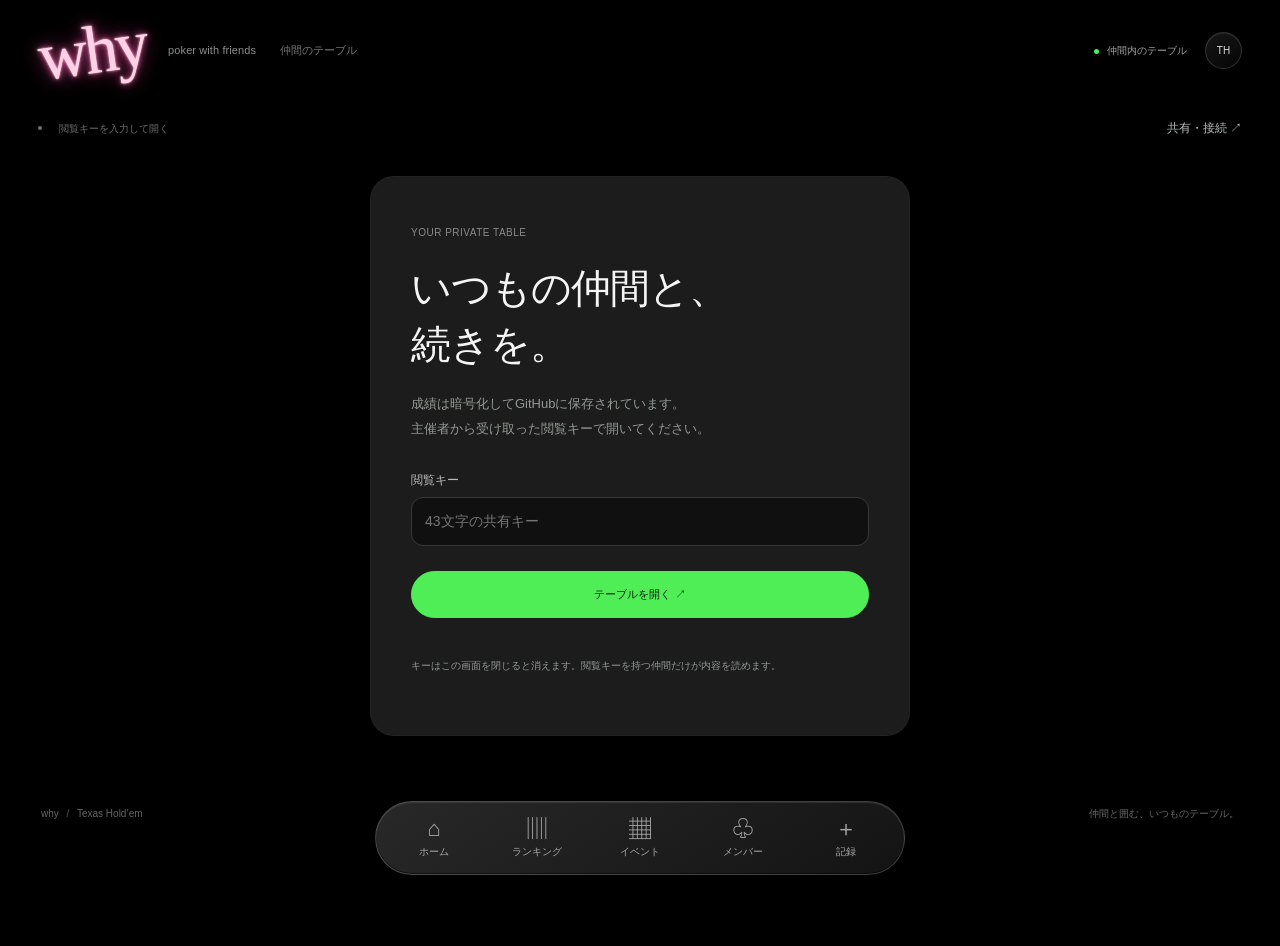
==== index.html @ d0f68900 "Publish encrypted shared poker tracker and interactive daily chart" ====
<!doctype html><html lang="ja"><head><meta charset="utf-8"><meta name="viewport" content="width=device-width,initial-scale=1,viewport-fit=cover"><meta name="referrer" content="no-referrer"><meta http-equiv="Content-Security-Policy" content="default-src 'self'; script-src 'self'; style-src 'self' 'unsafe-inline' https://fonts.googleapis.com; font-src https://fonts.gstatic.com; img-src 'self' data: blob:; connect-src https://api.github.com; object-src 'none'; base-uri 'none'; form-action 'none'"><meta name="theme-color" content="#000000"><title>why — poker circle</title><link rel="stylesheet" href="style.css"></head><body><aside class="sidebar"><a class="brand" href="#overview" aria-label="why ホーム"><span class="why-word">why</span></a><div class="club"><span class="club-icon">TH</span><div>THE HOME TABLE<small>Private poker circle</small></div><span class="live-dot"></span></div><p class="nav-label">YOUR CIRCLE</p><nav><button data-page="overview"><span>⌂</span><b>ホーム</b></button><button data-page="ranking"><span>▥</span><b>ランキング</b></button><button data-page="events"><span>▦</span><b>イベント</b></button><button data-page="members"><span>♧</span><b>メンバー</b></button><button data-page="admin"><span>＋</span><b>記録</b></button></nav><div class="sidebar-bottom"><div class="season-mini"><span class="live-dot"></span> SEASON IN PROGRESS<p id="miniSeason"></p></div><button class="admin-link" data-page="manage">⚙ <span>メンバー登録・編集</span> ↗</button><div class="sidebar-note">Good friends. Great hands.</div></div></aside><div class="app"><header><a class="mobile-brand" href="#overview" aria-label="why ホーム"><span class="why-word">why</span><span class="brand-caption">poker with friends</span></a><div class="breadcrumb"><b id="crumb"></b></div><div class="header-right"><span class="private-badge"><i class="live-dot"></i> 仲間内のテーブル</span><button class="avatar host-button" data-page="settings" aria-label="共有・接続設定">TH</button></div></header><main><div class="demo-note"><i class="live-dot"></i><span id="syncStatus">共有データは暗号化してGitHubに保存</span><button id="syncSettings" class="text-btn">共有・接続 ↗</button></div><div id="view"></div><footer><span>why <span class="muted">/</span> Texas Hold’em</span><span>仲間と囲む、いつものテーブル。</span></footer></main></div><dialog id="detail"><button class="close" aria-label="閉じる">×</button><div id="detailBody"></div></dialog><div id="toast" role="status" aria-live="polite"></div><script src="config.js"></script><script src="vault.js"></script><script src="connection.js"></script><script src="app.js"></script></body></html>
---- style.css ----
@import url('https://fonts.googleapis.com/css2?family=Allura&family=IBM+Plex+Sans:wght@400;500;600;700&family=IBM+Plex+Sans+JP:wght@400;500;600;700&display=swap');
:root{color-scheme:dark;--bg:#000000;--surface:#1C1C1C;--surface2:#232323;--line:#303030;--ink:#f5f5f5;--muted:#939393;--green:#4FEE57;--soft:#b6b6b6;--mint:#30E6A9;--pink:#FF5BAB;--mono:'IBM Plex Sans','IBM Plex Sans JP',sans-serif}*{box-sizing:border-box}html{scroll-behavior:smooth}body{margin:0;background:var(--bg);color:var(--ink);font-family:'IBM Plex Sans','IBM Plex Sans JP',sans-serif;font-size:13px;line-height:1.5;-webkit-font-smoothing:antialiased}button,input,select{font:inherit}button{cursor:pointer;color:inherit;touch-action:manipulation}button:disabled{cursor:default;opacity:.35}button,a{-webkit-tap-highlight-color:transparent}a{color:inherit;text-decoration:none}button{transition:background .2s,border-color .2s}button:focus-visible,a:focus-visible,summary:focus-visible{outline:2px solid var(--green);outline-offset:4px}.sidebar{position:fixed;inset:0 auto 0 0;width:228px;padding:30px 18px;display:flex;flex-direction:column;border-right:1px solid var(--line);background:#080808;z-index:5}.brand{font-size:29px;font-weight:800;letter-spacing:-1.6px;display:flex;align-items:center;gap:9px;padding:0 15px}.brand>span:first-child{font-size:37px}.brand .brand-dot{color:var(--green);margin-left:-9px}.club{display:flex;align-items:center;gap:10px;padding:31px 10px 30px;font-size:9px;font-weight:600;letter-spacing:.6px}.club small{display:block;color:var(--muted);font-size:9px;margin-top:5px;font-weight:400;letter-spacing:0}.club-icon{display:grid;place-items:center;width:34px;height:36px;background:#232323;border:1px solid #344330;border-radius:9px;color:#bbd7ac;font-size:10px}.club>.live-dot{margin-left:auto}.live-dot{display:inline-block;width:5px;height:5px;border-radius:50%;background:var(--green);margin-right:5px;box-shadow:0 0 8px #4FEE5730}.nav-label{color:#647269;font-size:8px;letter-spacing:1.8px;padding-left:16px;margin-bottom:18px}nav{display:grid;gap:7px}nav button{border:1px solid transparent;background:none;display:flex;align-items:center;gap:15px;border-radius:7px;padding:13px 16px;text-align:left;color:#839187;font-size:12px}nav b{font-weight:500}nav button>span{font-size:22px;line-height:1;width:22px;text-align:center}nav button:hover{background:#232323}nav button.active{background:#303030;color:#ffffff;border-color:#35452f}.sidebar-bottom{margin-top:auto}.season-mini{padding:23px 14px;border-top:1px solid var(--line);font-size:8px;letter-spacing:1px;color:#829278}.season-mini p{color:#d4d4d4;letter-spacing:0;font-size:12px;margin:9px 0 0}.admin-link{display:flex;gap:10px;align-items:center;width:100%;padding:20px 9px;border:0;border-top:1px solid var(--line);background:none;color:#83917e;font-size:11px}.admin-link span{flex:1;text-align:left}.sidebar-note{padding:10px 14px;color:#4f5c51;font-size:9px}.app{margin-left:228px}header{height:76px;display:flex;align-items:center;justify-content:space-between;border-bottom:1px solid var(--line);padding:0 42px;background:#080808}.breadcrumb{font-size:10px;color:#6d7c71}.breadcrumb span{color:#37483a;margin:0 16px}.breadcrumb b{font-weight:400;color:#acb5a8}.header-right{display:flex;align-items:center;gap:23px}.private-badge{font-size:8px;letter-spacing:1px;color:#95a58a}.avatar{display:grid;place-items:center;border:1px solid #3d5134;width:32px;height:32px;border-radius:50%;background:#303030;color:#b4d69d;font-size:9px}.mobile-brand{display:none}main{max-width:1420px;margin:auto;padding:25px 42px}.demo-note{display:flex;align-items:center;gap:9px;color:#929292;font-size:9px;margin-bottom:30px}.demo-note>span{border:1px solid #32422d;background:#191919;color:#89aa73;font-size:7px;letter-spacing:1px;border-radius:3px;padding:3px 5px}.page-heading{display:flex;justify-content:space-between;align-items:center;gap:18px;margin-bottom:27px}.eyebrow{font-family:var(--mono);font-size:8px;letter-spacing:1.9px;color:#a1a1a1;margin:0 0 9px;display:block}h1{font-size:29px;font-weight:500;letter-spacing:-1.4px;margin:0 0 8px}h2,h3,p{margin:0}.sub{font-size:10px;color:#9d9d9d;line-height:1.9}.heading-controls{display:flex;align-items:center;gap:10px}.heading-controls select{min-width:143px}.primary,.secondary,select{border:1px solid #444444;border-radius:6px;padding:12px 15px;line-height:1.5;font-size:10px;background:#232323;color:#dedede}.primary{background:#4FEE57;border-color:#4FEE57;color:#1b2e13;font-weight:600;white-space:nowrap}.primary:hover{background:#82f388;border-color:#82f388}.secondary{background:#232323;color:#dedede}.secondary:hover{border-color:#7c9866}.text-btn{background:none;border:0;color:#b4b4b4;font-size:10px;padding:6px 0;white-space:nowrap}.text-btn:hover{color:#d0f4b1}.hero{position:relative;border:1px solid #3a4a32;border-radius:12px;background:radial-gradient(ellipse at 88% 0%,#3c512b25,transparent 60%),#1c251b;padding:25px 29px 0;overflow:hidden}.hero-top{display:flex;align-items:center;justify-content:space-between}.hero-label{font-family:var(--mono);font-size:9px;letter-spacing:1.6px;color:#97b385}.badge{display:inline-block;font-size:8px;background:#242f20;border:1px solid #3a4b2f;color:#b5ca9e;border-radius:4px;padding:4px 7px;white-space:nowrap;letter-spacing:.3px}.hero-grid{display:grid;grid-template-columns:1fr 1fr;gap:35px;align-items:end;padding:23px 0 25px}.leader-name{display:flex;gap:11px;align-items:center;font-size:13px}.leader-name>span small{display:block;color:#849b74;letter-spacing:.6px;font-size:7px;margin-top:3px}.crown{margin-left:8px;color:#c2e291;font-size:20px}.circle{--member-color:#91e5b0;width:34px;height:34px;flex-shrink:0;display:inline-grid;place-items:center;border-radius:50%;background:color-mix(in srgb,var(--member-color) 10%,#1c1c1c);border:1px solid color-mix(in srgb,var(--member-color) 25%,#1c1c1c);color:var(--member-color);font-size:17px;overflow:hidden}.circle img{width:100%;height:100%;object-fit:cover}.circle.large{width:48px;height:48px;font-size:24px}.circle.huge{width:80px;height:80px;font-size:38px}.hero-number{font-size:64px;letter-spacing:-3.5px;font-weight:500;line-height:1.2;margin:17px 0 9px;font-variant-numeric:tabular-nums}.hero-number small{font-family:var(--mono);font-size:10px;letter-spacing:1.4px;color:#81996f;margin-left:12px;font-weight:400}.hero-delta{font-size:11px}.hero-delta>span:first-child{background:#2d3d23;border:1px solid #415634;border-radius:4px;padding:4px 7px}.hero-delta>span:last-child{color:#829577;font-size:9px;margin-left:8px}.positive{color:#4FEE57}.negative{color:#ff8d7e}.hero-graph{padding-bottom:4px}.hero-spark{width:100%;height:103px;overflow:visible;filter:drop-shadow(0 3px 8px #91ed5820)}.hero-chart-label{display:flex;justify-content:space-between;color:#697f5c;font-family:var(--mono);font-size:7px;letter-spacing:1px;margin-top:5px}.hero-bottom{display:flex;align-items:center;justify-content:space-between;border-top:1px solid #34422d;padding:10px 0;color:#8ca17c;font-family:var(--mono);font-size:7px;letter-spacing:.6px}.hero-bottom .text-btn{font-family:'IBM Plex Sans','IBM Plex Sans JP',sans-serif;font-size:9px}.metrics{display:grid;grid-template-columns:repeat(3,1fr);margin:17px 0 25px;gap:14px}.metric{border:1px solid var(--line);border-radius:8px;background:var(--surface);padding:18px 22px}.metric-label{color:#acacac;font-size:9px}.metric>div{font-size:28px;letter-spacing:-1px;margin:10px 0 4px;line-height:1.4;font-weight:500}.metric>div small{font-size:10px;color:#788773;margin-left:5px}.metric-foot{font-family:var(--mono);font-size:7px;letter-spacing:1.4px;color:#52654f}.grid-main{display:grid;grid-template-columns:1.2fr 1fr;gap:20px}.panel{background:var(--surface);border:1px solid var(--line);border-radius:9px;overflow:hidden}.panel-head{display:flex;justify-content:space-between;align-items:center;gap:12px;padding:23px 23px 19px}.panel-head h2{font-size:13px;font-weight:500}.panel-head .eyebrow{font-size:7px;margin-bottom:5px}.panel-caption{border-top:1px solid #292929;background:#191919;color:#66785d;font-size:8px;padding:12px 23px}.rank-row{width:100%;display:flex;gap:13px;align-items:center;border:0;border-top:1px solid #2a2a2a;background:transparent;padding:15px 23px;text-align:left}.rank-row:hover{background:#242424}.rank{font-family:var(--mono);font-size:10px;color:#66775c;width:20px;flex-shrink:0}.rank.first{color:#4FEE57}.person{display:flex;gap:11px;align-items:center;min-width:0}.person>div{min-width:0}.person strong{display:block;font-size:11px;font-weight:500;overflow:hidden;text-overflow:ellipsis;white-space:nowrap}.person small{display:block;font-family:var(--mono);font-size:7px;color:#9a9a9a;letter-spacing:.4px;margin-top:4px}.rank-balance{margin-left:auto;text-align:right;white-space:nowrap}.rank-balance>strong{font-size:14px;font-weight:500;letter-spacing:-.3px}.rank-balance>small{font-family:var(--mono);display:block;font-size:8px;margin-top:4px}.delta-label{font-family:'IBM Plex Sans','IBM Plex Sans JP',sans-serif;color:#617358;font-size:7px;margin-left:3px}.row-arrow{font-size:12px;color:#4d6244;margin-left:2px}.trend{padding:0 20px 20px}.chart{width:100%;height:190px;display:block;color:#303b2d}.chart text{font-family:var(--mono);font-size:8px;fill:#6e8062}.legend{display:flex;gap:14px;justify-content:center;flex-wrap:wrap;font-size:8px;color:#8c9d7e;margin-top:8px}.legend i{display:inline-block;width:5px;height:5px;border-radius:50%;margin-right:5px}.bar-section{border-top:1px solid #303030;padding:17px 23px 19px}.bar-label{display:flex;justify-content:space-between;font-size:8px;color:#aaaaaa}.bar-label>span{font-family:var(--mono);font-size:7px;letter-spacing:1px;color:#506343}.stack-bars{display:flex;gap:12px;height:94px;margin-top:15px}.stack-bars button{flex:1;min-width:0;display:flex;flex-direction:column;align-items:center;border:0;background:none;padding:0}.bar-track{height:72px;width:100%;display:flex;align-items:flex-end;border-bottom:1px solid #34402d}.bar-track i{display:block;width:100%;background:repeating-linear-gradient(to top,transparent 0 2px,var(--bar-color) 2px 5px);opacity:.8;filter:drop-shadow(0 0 4px color-mix(in srgb,var(--bar-color) 25%,transparent));border-radius:2px 2px 0 0}.stack-bars small{font-family:var(--mono);font-size:7px;margin-top:7px;color:#929292}.latest{margin-top:21px}.event-line{display:flex;align-items:center;gap:15px;padding:17px 23px;text-align:left;border:0;border-top:1px solid #292929;background:none;width:100%}.event-line:hover{background:#222222}.date-box{background:#2a2a2a;border:1px solid #444444;border-radius:6px;padding:6px 11px;min-width:43px;text-align:center}.date-box small{display:block;font-size:7px;color:#7e966b}.date-box strong{display:block;font-size:20px;line-height:1.2;font-weight:500}.event-info{flex:1;min-width:0}.event-info strong{font-size:11px;font-weight:500}.event-info small{display:block;font-family:var(--mono);font-size:8px;color:#909090;margin-top:5px}.event-arrow{font-size:15px;color:#8ca478}.muted{color:#485c3d;margin:0 5px}.season-summary{display:flex;justify-content:space-between;gap:12px;font-size:9px;color:#9d9d9d;background:#1c1c1c;border:1px solid #2d3e25;border-radius:7px;padding:13px 18px;margin-bottom:20px}.event-cards{display:grid;grid-template-columns:1fr 1fr;gap:18px}.event-card{padding:24px}.event-card-top{display:flex;justify-content:space-between;align-items:center}.event-card h3{font-size:16px;letter-spacing:-.5px;margin:18px 0 8px;font-weight:500}.event-card p{font-size:10px;color:#9a9a9a}.event-preview{display:flex;gap:15px;align-items:center;border-top:1px solid #303030;padding-top:15px;margin-top:20px;font-size:9px;color:#839875;flex-wrap:wrap}.event-preview .text-btn{margin-left:auto}.members-grid{display:grid;grid-template-columns:repeat(3,1fr);gap:16px}.member-card{padding:23px;text-align:left}.member-card:hover{border-color:#577844;background:#242424}.member-card-top{display:flex;justify-content:space-between;align-items:center}.member-card h3{font-size:15px;font-weight:500;margin:18px 0 6px;overflow:hidden;text-overflow:ellipsis}.member-card p{font-family:var(--mono);font-size:8px;color:#909090}.balance{font-size:30px;letter-spacing:-1px;font-weight:500;margin:19px 0}.balance small{font-family:var(--mono);font-size:8px;letter-spacing:.8px;color:#69805c;margin-left:5px;font-weight:400}.member-card-bottom{display:flex;align-items:center;justify-content:space-between;font-size:10px;border-top:1px solid #303030;padding-top:13px}.member-card-bottom>span:last-child{color:#7d956c;font-size:8px}.manage-intro{display:flex;align-items:center;gap:12px;font-size:9px;color:#a1a1a1;margin-bottom:20px}.manage-row{display:flex;align-items:center;justify-content:space-between;gap:15px;padding:20px 23px;border-bottom:1px solid #303030}.manage-row:last-child{border-bottom:0}.manage-row .person strong{font-size:12px}.manage-row .secondary{font-size:9px;padding:9px 12px}.fine-print{font-size:9px;line-height:1.9;color:#a1a1a1;margin:12px 0}.admin-layout{display:grid;grid-template-columns:1fr 270px;gap:22px;align-items:start}.form-section{padding:24px}.form-section h2{font-size:14px;font-weight:500;margin-bottom:9px}.form-section>p{font-size:10px;color:#a0a0a0}.form-row{display:grid;grid-template-columns:1fr 1fr;gap:16px;margin-top:23px}label{display:block;font-size:10px;color:#b4b4b4}input,select{outline:none}input:not([type=checkbox]):not([type=file]){color:#d2dec9;background:#111111;border:1px solid #3b3b3b;border-radius:6px;font:inherit;padding:12px;width:100%;margin-top:8px;min-width:0}input:focus{border-color:#4FEE57!important;box-shadow:0 0 0 2px #4FEE5710}input[type=number]{appearance:textfield;-moz-appearance:textfield}input::-webkit-inner-spin-button,input::-webkit-outer-spin-button{appearance:none;margin:0}.input-section-heading{display:flex;align-items:center;justify-content:space-between;gap:12px;margin:27px 0 12px}.input-section-heading h2{font-size:13px;font-weight:500}.input-section-heading>span{font-family:var(--mono);color:#939393;font-size:7px;letter-spacing:.2px}.player-inputs{display:grid;gap:11px}.player-input summary{list-style:none;display:flex;align-items:center;gap:12px;padding:19px 21px;cursor:pointer}.player-input summary::-webkit-details-marker,.result-detail summary::-webkit-details-marker{display:none}.input-current{margin-left:auto;font-family:var(--mono);font-size:12px;color:#dedede;white-space:nowrap}.expand-icon{color:#799b60;font-size:17px}.player-input[open] .expand-icon{transform:rotate(45deg)}.player-input[open]{border-color:#626262}.player-input-body{border-top:1px solid #333333;padding:18px 21px 21px}.include-control{display:flex;align-items:center;justify-content:space-between;margin-bottom:23px}.include-control>label:first-child{font-size:10px}.switch{display:flex;position:relative;width:36px;height:21px}.switch input{position:absolute;opacity:0;width:36px;height:21px;z-index:2;cursor:pointer;margin:0}.switch>span{width:100%;height:100%;border:1px solid #444444;border-radius:20px;background:#293225;transition:.2s}.switch>span::after{content:'';display:block;width:13px;height:13px;background:#7c916d;border-radius:50%;margin:3px;transition:.2s}.switch input:checked+span{background:#87c164;border-color:#87c164}.switch input:checked+span::after{transform:translateX(14px);background:#131313}.switch input:focus-visible+span{outline:2px solid #d7f0c7;outline-offset:3px}.chip-input-label{display:flex;justify-content:space-between;font-size:10px;color:#b8b8b8;margin-bottom:17px}.chip-input-label>span{font-size:8px;color:#939393}.chip-input-grid{display:grid;grid-template-columns:repeat(4,minmax(0,1fr));gap:14px 10px}.chip-input{display:flex;flex-direction:column;align-items:center;background:#171717;border:1px solid #303030;border-radius:7px;padding:14px 6px 8px;min-width:0}.poker-chip{--chip-color:#b9bdb6;width:42px;height:42px;display:inline-flex;align-items:center;justify-content:center;flex-shrink:0;border:3px dashed var(--chip-color);outline:1px solid color-mix(in srgb,var(--chip-color) 40%,transparent);outline-offset:2px;border-radius:50%;font-family:var(--mono);font-size:9px;letter-spacing:-.5px;background:radial-gradient(circle,color-mix(in srgb,var(--chip-color) 10%,#141813) 0 56%,transparent 57%);color:var(--chip-color);font-weight:600}.chip-1{--chip-color:#d2d6cc}.chip-5{--chip-color:#e99991}.chip-10{--chip-color:#9cb9f4}.chip-25{--chip-color:#a0d59f}.chip-100{--chip-color:#b6b0cb}.chip-500{--chip-color:#c39ce9}.chip-1000{--chip-color:#e8c078}.chip-input-denom{font-size:7px;color:#939393;margin:11px 0 7px}.chip-stepper{display:flex;align-items:center;width:100%;border-top:1px solid #303030;padding-top:5px}.chip-stepper button{flex-shrink:0;padding:0;border:0;background:none;width:22px;height:33px;color:#c6c6c6;font-size:14px;display:grid;place-items:center}.chip-stepper input[type=number]{width:100%;margin:0;background:none;border:0;padding:6px 0;text-align:center;font-family:var(--mono);font-size:13px;border-radius:2px}.bonus-row{display:flex;align-items:flex-end;justify-content:space-between;gap:20px;border-top:1px solid #303030;margin-top:22px;padding-top:19px}.bonus-row label{font-size:9px;max-width:160px}.bonus-row label input{font-family:var(--mono)!important;font-size:13px!important}.bonus-row>div{text-align:right}.bonus-row>div span{font-size:9px;color:#758b64}.bonus-row>div strong{display:block;font-size:23px;letter-spacing:-.6px;font-weight:500;margin-top:4px}.carry-total{display:flex;justify-content:space-between;align-items:center;gap:12px;border-top:1px solid #3a3a3a;padding-top:17px;margin-top:19px}.carry-total>span{font-size:10px;color:#cacaca}.carry-total>span small{display:block;font-size:7px;color:#647f53;margin-top:4px}.carry-total>strong{font-size:24px;font-weight:500;letter-spacing:-.6px;color:#4FEE57}.carry-total>strong small{font-family:var(--mono);font-size:7px;letter-spacing:.6px;color:#789c61}.excluded summary .person{opacity:.5}.excluded .player-input-body .chip-input-grid,.excluded .bonus-row,.excluded .carry-total{opacity:.35}.excluded .input-current{font-family:'IBM Plex Sans','IBM Plex Sans JP',sans-serif;color:#586d4a;font-size:9px}.save-bar{margin-top:20px;display:flex;gap:12px;align-items:center;justify-content:space-between;padding:20px 0}.save-bar>div span{font-size:9px;color:#b4b4b4}.save-bar small{display:block;font-size:7px;color:#909090;margin-top:5px}.save-bar .primary{padding:14px 23px}.help-card{padding:22px;margin-bottom:18px}.help-card h3{font-size:13px;font-weight:500;margin:14px 0}.help-card p{font-size:9px;color:#a0a0a0;line-height:2}.formula{background:#111111;border:1px solid #303030;border-radius:6px;font-family:var(--mono);font-size:10px;line-height:2.3;color:#829d6d;padding:15px 12px;margin:17px 0}.formula b{float:right;font-weight:500;font-size:9px;color:#b1d295}.formula hr{border:0;border-top:1px solid #303030;margin:9px 0}.help-card button{display:block;width:100%;margin-top:10px}.wide{display:block;width:100%;margin-top:25px;padding:14px!important}.empty{padding:35px 20px;text-align:center;color:#a0a0a0;font-size:11px}.section-title{display:flex;justify-content:space-between;align-items:center;gap:10px;margin:23px 0 19px}.section-title h3{font-weight:500;font-size:12px}.section-title>span{font-size:9px;color:#aaaaaa}.chip-breakdown{display:grid;grid-template-columns:repeat(7,1fr);gap:8px}.denom-tile{display:flex;align-items:center;flex-direction:column;gap:11px;min-width:0}.denom-count{font-size:16px;color:#e4e4e4;font-family:var(--mono)}.denom-count small{font-family:'IBM Plex Sans','IBM Plex Sans JP',sans-serif;font-size:7px;margin-left:3px;color:#939393}.holdings{border-top:1px solid #303030;border-bottom:1px solid #303030;margin:24px 0;padding-bottom:10px}.profile-heading{display:flex;gap:15px;align-items:center;margin:22px 0}.profile-heading h2{font-size:25px;line-height:1.3;margin:0;word-break:break-word}.profile-heading p{font-family:var(--mono);font-size:8px;margin-top:6px}.profile-total{font-size:51px;letter-spacing:-2px;margin:18px 0 5px;font-weight:500}.profile-total small{font-family:var(--mono);font-size:9px;color:#7c9b66;letter-spacing:1px;margin-left:12px}.profile-delta{font-size:11px}.profile-delta>span:last-child{font-size:9px;color:#9d9d9d;margin-left:6px}.history-row{display:flex;align-items:center;justify-content:space-between;text-align:left;width:100%;border:0;border-top:1px solid #303030;padding:14px 0;background:none}.history-row>span{font-family:var(--mono);font-size:10px;color:#b4b4b4}.history-row>span small{display:block;font-family:'IBM Plex Sans','IBM Plex Sans JP',sans-serif;font-size:9px;color:#909090;margin-top:5px}.history-row>strong{font-size:14px;font-weight:500}.history-row>strong small{font-size:10px;color:#6d8b58;margin-left:8px}.event-results{margin-top:24px}.result-detail{border-top:1px solid #303030}.result-detail summary{list-style:none;display:flex;gap:10px;align-items:center;justify-content:space-between;cursor:pointer;padding:17px 0}.result-detail summary>strong{font-size:15px;white-space:nowrap;font-weight:500}.result-detail summary>strong span{color:#6f8d58;margin-left:8px}.result-chips{padding:16px 0 8px}.compact .poker-chip{width:35px;height:35px;font-size:8px}.compact .denom-count{font-size:12px}.avatar-editor{display:flex;align-items:center;gap:23px;margin:29px 0}.avatar-editor p{font-family:var(--mono);font-size:8px;margin:8px 0 0!important}.upload-button{background:#2a2a2a;border:1px solid #444444;border-radius:5px;padding:9px 12px;cursor:pointer;color:#b0d097;font-size:10px;display:inline-block}.field-label{font-size:10px;color:#b5b5b5;margin:22px 0 12px}.icon-picker{display:grid;grid-template-columns:repeat(6,1fr);gap:9px}.icon-picker button{height:45px;background:#161616;border:1px solid #383838;border-radius:7px;font-size:21px}.icon-picker button.selected{border-color:#4FEE57;background:#293e1d}.color-picker{display:flex;gap:13px;margin:16px 0 10px}.color-picker button{width:27px;height:27px;border-radius:50%;border:4px solid #1a1a1a;background:var(--swatch);outline:1px solid #444444}.color-picker button.selected{outline:2px solid var(--swatch);outline-offset:2px}footer{display:flex;justify-content:space-between;font-family:var(--mono);font-size:7px;letter-spacing:1.1px;color:#777777;margin:34px 0 7px;gap:10px}dialog{width:610px;max-width:calc(100vw - 30px);max-height:calc(100dvh - 40px);background:#1c1c1c;color:#eff3e9;border:1px solid #454545;border-radius:15px;padding:34px;box-shadow:0 30px 100px #0008;overflow:auto;color-scheme:dark}dialog::backdrop{background:#020702bb;backdrop-filter:blur(6px)}dialog .close{position:absolute;top:14px;right:16px;border:1px solid #454545;background:#2c2c2c;border-radius:50%;width:29px;height:29px;font-size:21px;color:#9abc80;line-height:1}dialog h2{font-size:26px;font-weight:500;letter-spacing:-1px;margin:11px 0 10px;padding-right:16px}dialog p{font-size:10px;color:#a1a1a1;line-height:1.9}.profile-heading .circle{flex-shrink:0}#toast{position:fixed;bottom:27px;left:50%;transform:translate(-50%,20px);background:#c9faca;color:#101010;border:1px solid #89d98d;box-shadow:0 8px 30px #0005;padding:13px 20px;border-radius:8px;max-width:calc(100vw - 36px);width:max-content;font-size:11px;opacity:0;pointer-events:none;transition:.2s;z-index:50}#toast.show{opacity:1;transform:translate(-50%,0)}
@media(min-width:1500px){main{padding:35px 60px}.hero-number{font-size:75px}.hero-grid{padding:29px 0}.rank-row{padding:18px 24px}.hero-spark{height:120px}.chart{height:210px}}
@media(max-width:1100px){.sidebar{width:192px;padding:27px 12px}.app{margin-left:192px}header{padding:0 25px}main{padding:24px}.brand{font-size:26px}.club{font-size:8px;padding-left:8px;padding-right:8px}.club-icon{width:30px;height:33px}.heading-controls{flex-wrap:wrap;justify-content:flex-end;max-width:240px}.hero-number{font-size:53px}.hero{padding:23px 24px 0}.hero-grid{gap:20px}.grid-main{grid-template-columns:1fr 1fr;gap:17px}.rank-row{padding:15px 17px;gap:10px}.row-arrow{display:none}.person strong{font-size:10px}.person{gap:8px}.rank-balance>strong{font-size:12px}.circle{width:30px;height:30px;font-size:16px}.rank{width:17px;font-size:9px}.delta-label{display:none}.admin-layout{grid-template-columns:1fr}.admin-aside{display:grid;grid-template-columns:1fr 1fr;gap:18px}.members-grid{grid-template-columns:repeat(2,1fr)}.balance{font-size:29px}.member-card{padding:21px}.event-card{padding:20px}.event-card h3{font-size:14px}.event-preview{font-size:8px;gap:10px}}
@media(max-width:760px){:root{--bg:#000000;--surface:#1C1C1C;--line:#303030}body{font-size:12px}.sidebar{inset:auto 0 0 0;width:100%;height:calc(65px + env(safe-area-inset-bottom));padding:0 6px env(safe-area-inset-bottom);border-right:0;border-top:1px solid #313a30;background:#1c1c1cb8;backdrop-filter:blur(18px)}.brand,.club,.nav-label,.sidebar-bottom{display:none}nav{display:flex;justify-content:space-around;height:65px;align-items:center;gap:0}nav button{padding:8px 10px;flex:1;display:flex;flex-direction:column;align-items:center;gap:5px;font-size:8px;border-radius:0;background:none!important;border:0!important;line-height:1.2;color:#929292}nav button.active{color:#f5f5f5}nav button span{font-size:21px;height:22px;width:23px}nav b{font-weight:400;font-size:8px}.app{margin-left:0}header{height:68px;padding:0 21px;border-bottom:0;background:var(--bg)}.breadcrumb{display:none}.mobile-brand{display:block;font-size:22px;letter-spacing:-1px;font-weight:700}.mobile-brand>span{color:#4FEE57}.header-right{gap:14px}.private-badge{font-size:6px;letter-spacing:.7px}.header-right .live-dot{width:4px;height:4px;margin-right:3px}.avatar{width:30px;height:30px;font-size:8px}main{padding:5px 18px calc(92px + env(safe-area-inset-bottom))}.demo-note{font-size:7px;margin-bottom:23px;gap:7px;color:#929292}.demo-note>span{font-size:6px;padding:2px 4px;letter-spacing:.6px}.page-heading{display:block;margin-bottom:18px}.eyebrow{font-size:7px;letter-spacing:1.8px;margin-bottom:9px}h1{font-size:26px;letter-spacing:-1.4px;margin-bottom:6px}.sub{font-size:9px}.heading-controls{max-width:none;width:100%;display:flex;align-items:center;justify-content:space-between;flex-wrap:nowrap;gap:10px;margin-top:19px}.heading-controls select{font-size:9px;min-width:0;flex:1;max-width:210px;padding:10px 11px}.heading-controls .primary,.heading-controls .secondary{padding:11px 13px;font-size:9px}.hero{border-radius:9px;padding:18px 19px 0;background:radial-gradient(ellipse at 93% 0,#46663120,transparent 60%),#1c1c1c}.hero-label{font-size:7px;letter-spacing:1.6px}.badge{font-size:7px;padding:4px 6px}.hero-grid{display:block;padding:20px 0 13px}.leader-name{gap:9px;font-size:11px}.leader-name .circle{width:30px;height:30px;font-size:17px}.leader-name>span small{font-size:6px;letter-spacing:.5px}.crown{font-size:18px}.hero-number{font-size:58px;letter-spacing:-3px;margin:16px 0 8px;line-height:1.1}.hero-number small{font-size:8px;letter-spacing:1px;margin-left:10px}.hero-delta{font-size:10px}.hero-delta>span:last-child{font-size:8px}.hero-delta>span:first-child{padding:3px 6px}.hero-graph{margin-top:18px;padding-bottom:0}.hero-spark{height:61px}.hero-chart-label{font-size:6px;margin-top:3px}.hero-bottom{padding:10px 0;font-size:6px;letter-spacing:.3px;gap:10px}.hero-bottom .text-btn{font-size:8px;padding:3px 0}.hero-bottom .live-dot{width:4px;height:4px}.metrics{gap:8px;margin:12px 0 21px}.metric{padding:13px 11px;border-radius:6px}.metric-label{font-size:8px}.metric>div{font-size:23px;letter-spacing:-1px;line-height:1.4;margin:8px 0 3px}.metric>div small{font-size:8px;margin-left:3px}.metric-foot{font-size:6px;letter-spacing:.5px}.grid-main{grid-template-columns:1fr;gap:17px}.panel{border-radius:8px}.panel-head{padding:19px 18px 17px}.panel-head h2{font-size:12px}.panel-head .eyebrow{font-size:6px;margin-bottom:6px}.panel-head .text-btn{font-size:8px}.rank-row{padding:15px 18px;gap:13px}.rank{width:17px;font-size:10px}.circle{width:34px;height:34px;font-size:18px}.person{gap:10px}.person strong{font-size:11px}.person small{font-size:6px;margin-top:4px}.rank-balance>strong{font-size:16px;letter-spacing:-.4px}.rank-balance>small{font-size:8px}.row-arrow{display:block;margin-left:0;color:#506b41;font-size:12px}.delta-label{display:inline-block;font-size:6px}.panel-caption{font-size:7px;padding:11px 18px}.trend{padding:0 15px 18px}.chart{height:auto;min-height:162px}.legend{font-size:7px;gap:13px}.bar-section{padding:15px 18px 19px}.stack-bars{height:101px;gap:14px}.bar-track{height:79px}.bar-label{font-size:8px}.latest{margin-top:17px}.event-line{padding:16px 18px;gap:12px}.date-box{padding:6px 9px;min-width:39px}.date-box strong{font-size:19px}.date-box small{font-size:7px}.event-info strong{font-size:11px}.event-info small{font-size:7px}.event-arrow{font-size:13px}.season-summary{font-size:8px;padding:12px 14px;gap:8px;line-height:1.8}.members-grid{grid-template-columns:1fr 1fr;gap:11px}.member-card{padding:17px 13px}.circle.large{width:42px;height:42px;font-size:22px}.member-card .badge{font-size:6px;padding:3px 5px}.member-card h3{font-size:12px;letter-spacing:-.3px;margin-top:16px}.member-card p{font-size:6px;letter-spacing:0}.member-card .muted{margin:0 2px}.balance{font-size:25px;letter-spacing:-1px;margin:15px 0}.balance small{font-size:6px;letter-spacing:.3px;margin-left:2px}.member-card-bottom{font-size:9px;padding-top:12px;gap:4px}.member-card-bottom>span:last-child{font-size:7px}.event-cards{grid-template-columns:1fr;gap:13px}.event-card{padding:20px}.event-card h3{font-size:16px}.event-preview{font-size:8px}.event-preview .text-btn{font-size:9px}.manage-intro{font-size:8px;gap:8px;line-height:1.8}.manage-row{padding:17px 18px}.manage-row .person strong{font-size:12px}.manage-row .secondary{font-size:9px}.admin-layout{display:block}.form-section{padding:20px 18px}.form-section h2{font-size:13px}.form-section>p{font-size:9px;line-height:1.9}.form-row{grid-template-columns:1fr;gap:16px;margin-top:20px}label{font-size:10px}input:not([type=checkbox]):not([type=file]){font-size:16px;padding:12px;margin-top:7px}input[type=date]{min-height:46px}.input-section-heading{margin-top:24px;gap:10px;flex-wrap:wrap}.input-section-heading h2{font-size:12px}.input-section-heading>span{font-size:6px;letter-spacing:0}.fine-print{font-size:8px;line-height:1.9}.player-input summary{padding:17px 15px;gap:10px}.player-input summary .person strong{font-size:11px}.player-input summary .person small{font-size:6px}.player-input summary .circle{width:31px;height:31px;font-size:16px}.input-current{font-size:12px}.expand-icon{font-size:15px}.player-input-body{padding:17px 15px 19px}.include-control{margin-bottom:20px}.chip-input-label{font-size:9px;gap:10px}.chip-input-label>span{font-size:7px}.chip-input-grid{grid-template-columns:repeat(3,minmax(0,1fr));gap:12px 9px}.chip-input{padding:13px 4px 6px}.poker-chip{width:40px;height:40px;font-size:8px}.chip-input-denom{font-size:6px;margin-top:10px;margin-bottom:6px}.chip-stepper button{width:24px;height:35px;font-size:15px}.chip-stepper input[type=number]{font-size:16px;margin:0;padding:6px 0;border:0;width:100%}.bonus-row{gap:20px;margin-top:19px;padding-top:18px}.bonus-row label{max-width:145px;font-size:9px}.bonus-row label input{font-size:16px!important}.bonus-row>div strong{font-size:23px}.bonus-row>div span{font-size:8px}.carry-total{gap:10px}.carry-total>span{font-size:9px}.carry-total>span small{font-size:6px}.carry-total>strong{font-size:25px}.carry-total>strong small{font-size:6px}.save-bar{position:sticky;bottom:calc(64px + env(safe-area-inset-bottom));z-index:4;background:#1c1c1ccc;backdrop-filter:blur(12px);border:1px solid #444444;border-radius:8px;padding:13px 14px;gap:10px;margin-top:15px}.save-bar .primary{padding:12px 16px;font-size:10px}.save-bar>div span{font-size:8px}.save-bar small{font-size:6px;margin-top:4px}.admin-aside{display:grid;grid-template-columns:1fr;gap:0;margin-top:20px}.help-card{padding:21px}.help-card h3{font-size:13px}.help-card p{font-size:9px}.help-card .secondary{font-size:10px;padding:13px}.formula{font-size:11px;padding:17px;line-height:2.3}.formula b{font-size:10px}footer{font-size:6px;letter-spacing:.6px;margin:29px 0 0;gap:9px}dialog{width:100%;max-width:100%;max-height:90dvh;max-height:calc(100dvh - 20px);border-radius:16px 16px 0 0;border-bottom:0;margin:auto 0 0;padding:30px 21px calc(27px + env(safe-area-inset-bottom));background:#1c1c1c}dialog h2{font-size:25px}dialog .close{top:15px;right:15px}.profile-heading h2{font-size:23px}.profile-total{font-size:50px}.profile-delta{font-size:10px}.profile-delta>span:last-child{font-size:8px}.chip-breakdown{grid-template-columns:repeat(4,1fr);gap:23px 12px}.denom-count{font-size:16px}.denom-count small{font-size:7px}.holdings{margin:22px 0;padding-bottom:8px}.section-title{margin:22px 0}.section-title h3{font-size:12px}.section-title>span{font-size:8px}.profile-heading .circle.large{width:45px;height:45px}.profile-heading p{font-size:7px}.compact .poker-chip{width:36px;height:36px}.compact .denom-count{font-size:13px}.avatar-editor{gap:19px;margin:25px 0}.avatar-editor p{font-size:7px}.upload-button{font-size:9px;padding:9px 11px}.icon-picker{gap:8px}.icon-picker button{font-size:21px;height:44px}.color-picker{gap:14px}.color-picker button{width:24px;height:24px}.result-detail summary>strong{font-size:14px}.result-detail .person strong{font-size:11px}.result-detail .person small{font-size:7px}.history-row>span small{font-size:9px}#toast{bottom:calc(81px + env(safe-area-inset-bottom));font-size:10px;padding:12px 16px}.wide{font-size:12px!important;padding:15px!important}}
@media(max-width:360px){main{padding-left:14px;padding-right:14px}.metric{padding-left:9px;padding-right:9px}.metric>div{font-size:21px}.rank-row{padding-left:14px;padding-right:14px;gap:9px}.person strong{font-size:10px}.rank-balance>strong{font-size:15px}.member-card h3{font-size:11px}.balance{font-size:22px}.delta-label{display:none}.chip-stepper button{width:21px}.input-section-heading>span{font-size:6px}.hero-number{font-size:54px}.color-picker{gap:12px}}
/* why / black glass. Content stays matte; controls float above it. */
body{background:#000;color:#f5f5f5;font-family:'IBM Plex Sans','IBM Plex Sans JP',sans-serif;font-weight:400}button,input,select{font-family:inherit}.sidebar{display:contents}.sidebar>.brand,.club,.nav-label,.sidebar-bottom{display:none}.app{margin:0}header{max-width:1280px;margin:auto;padding:20px 38px;height:100px;background:none;border:0;gap:20px}.mobile-brand{display:flex;gap:22px;align-items:center}.why-word{font-family:Allura,cursive;font-weight:400;font-size:68px;line-height:.8;letter-spacing:-3px;transform:rotate(-8deg);display:inline-block;color:#ffc3e1;text-shadow:0 0 2px #fff,0 0 7px #ff5bab,0 0 20px #ff4fa488,0 0 36px #ff4fa438}.brand-caption{font-size:11px;color:#808080;letter-spacing:.1px;font-weight:400}.breadcrumb{margin-right:auto;margin-left:4px;color:#666;font-size:11px}.breadcrumb b{color:#777}.header-right{gap:18px}.private-badge{font-size:10px;color:#a3a3a3;letter-spacing:0}.host-button{width:37px;height:37px;border:1px solid #ffffff26;background:linear-gradient(145deg,#ffffff16,#ffffff06);box-shadow:inset 0 1px 0 #ffffff12,0 4px 14px #0008;color:#ddd;font-size:10px;-webkit-backdrop-filter:blur(18px);backdrop-filter:blur(18px)}main{max-width:1280px;padding:15px 38px 125px;margin:auto}.demo-note{font-size:10px;color:#a1a1a1;gap:6px;margin:0 0 24px}.demo-note>span{font-size:10px;background:none;border:0;color:#6c6c6c;letter-spacing:0;padding:0;margin-left:3px}.demo-note .live-dot{background:#6f6f6f;box-shadow:none;width:4px;height:4px}.page-heading{margin-bottom:22px;gap:20px;align-items:center}.page-heading h1{font-size:29px;letter-spacing:-1.1px;font-weight:400;margin:0}.heading-controls{max-width:none}.heading-controls select{font-size:11px;color:#c7c7c7;min-width:155px;background:#171717;border:1px solid #333;border-radius:22px;padding:10px 17px}.primary,.secondary{border-radius:24px;padding:12px 19px;font-size:11px;font-weight:500}.primary{color:#0a200a;background:#4FEE57;border:1px solid #4FEE57;box-shadow:none}.primary:hover{color:#051105;background:#79f480;border-color:#79f480}.secondary{background:#292929;border:1px solid #3d3d3d;color:#ddd}.secondary:hover{border-color:#747474}.text-btn{color:#b5b5b5;font-size:11px}.text-btn:hover{color:#fff}.positive{color:#4FEE57}.negative{color:#ff8d7e}.live-dot{background:#4FEE57;box-shadow:none}.widget-dashboard{display:grid;grid-template-columns:1fr 1fr 1.05fr;gap:17px;align-items:stretch}.widget{background:#1c1c1c;border:1px solid #ffffff08;border-radius:24px;overflow:hidden;min-width:0}.stack-widget{grid-column:1/3;padding:25px 27px 0;background:#090b0a}.ranks-widget{grid-column:3;grid-row:1/3;padding-top:5px}.chips-widget{grid-column:1/3;padding:24px 26px 17px}.session-widget{grid-column:1/3;padding:21px 25px}.circle-widget{grid-column:3;padding:21px 23px}.widget-top{display:flex;align-items:center;justify-content:space-between;gap:15px}.widget-top h2{font-size:15px;font-weight:500;letter-spacing:-.4px;margin:0}.widget-top p{font-size:11px;color:#939393;margin-top:4px}.widget-player{display:flex;align-items:center;gap:12px;min-width:0}.widget-player h2{font-size:16px;font-weight:500;white-space:nowrap;overflow:hidden;text-overflow:ellipsis}.widget-player>div{min-width:0}.widget-player>div>span{display:block;font-size:11px;color:#8d8d8d;margin-top:2px}.widget-player .circle{width:41px;height:41px;font-size:21px;border:1px solid #ffffff15;background:#222}.widget-top select{font-size:10px;max-width:150px;min-width:0;color:#aaa;background:#151515;border:1px solid #2d2d2d;border-radius:18px;padding:8px 9px}.stack-amount{font-size:67px;letter-spacing:-3px;line-height:1.1;font-weight:500;margin:27px 0 10px;font-variant-numeric:tabular-nums}.stack-amount>span{font-size:14px;letter-spacing:-.2px;color:#929292;font-weight:400;margin-left:4px}.stack-change{display:flex;gap:9px;align-items:center;font-size:11px}.stack-change>span:first-child{background:#17271b;border:1px solid #4fee5712;border-radius:20px;padding:3px 8px}.stack-change>span:nth-child(2){font-size:10px;color:#909090}.stack-position{margin-left:auto;color:#909090;font-size:11px}.featured-chart{margin:14px -12px 0;position:relative}.spotlight-chart{width:100%;height:220px;display:block}.spotlight-chart text{font-family:'IBM Plex Sans',sans-serif;font-size:10px;fill:#737b76}.spotlight-chart>path[stroke]{filter:drop-shadow(0 0 7px #30e6a91c)}.stack-stats{display:grid;grid-template-columns:repeat(3,1fr);margin-top:5px;border-top:1px solid #ffffff10;padding:19px 0 20px}.stack-stats>div{padding-left:23px;border-left:1px solid #ffffff13}.stack-stats>div:first-child{border:0;padding-left:0}.stack-stats>div>span{display:block;font-size:10px;color:#929292;margin-bottom:6px}.stack-stats strong{font-size:19px;line-height:1.2;font-weight:500;letter-spacing:-.6px}.stack-stats strong small{font-size:10px;font-weight:400;margin-left:4px;color:#8d8d8d}.circle-action{display:grid;place-items:center;border-radius:50%;width:31px;height:31px;flex-shrink:0;background:linear-gradient(145deg,#ffffff17,#ffffff05);border:1px solid #ffffff1f;color:#cfcfcf;font-size:17px;box-shadow:inset 0 1px 0 #ffffff12;-webkit-backdrop-filter:blur(18px);backdrop-filter:blur(18px)}.circle-action:hover{background:#ffffff20;border-color:#ffffff40}.ranks-widget>.widget-top{padding:18px 22px 0}.widget-subtitle{padding:8px 22px 20px;font-size:10px;color:#898989}.ranks-widget .rank-row{border-color:#ffffff0b;padding:15px 20px;gap:11px}.rank-row:hover{background:#ffffff04}.rank{font-size:11px;color:#747474;width:18px;font-family:inherit}.rank.first{color:#4FEE57}.person strong{font-size:12px;font-weight:400;letter-spacing:-.2px}.person small{font-family:inherit;font-size:9px;letter-spacing:0;color:#828282}.circle{background:color-mix(in srgb,var(--member-color) 8%,#242424);border-color:#ffffff14}.rank-balance>strong{font-size:16px;letter-spacing:-.5px;font-weight:500}.rank-balance>small{font-size:10px;font-family:inherit;color:#aaa}.delta-label{display:none}.row-arrow{display:none}.rank-foot{padding:17px 22px;font-size:10px;color:#777;border-top:1px solid #ffffff0b;display:flex;align-items:center;gap:5px}.chips-widget .chip-breakdown{margin:29px 0 22px;gap:18px}.chips-widget .poker-chip{width:44px;height:44px;font-size:10px;filter:none}.denom-count{font-family:inherit;color:#e7e7e7;font-size:18px}.denom-count small{font-size:9px;color:#8a8a8a}.chip-widget-foot{font-size:10px;color:#747474;border-top:1px solid #ffffff0d;padding-top:13px}.widget-count{font-size:10px;color:#929292}.session-link{display:flex;align-items:center;gap:22px;width:100%;background:none;border:0;text-align:left;padding:24px 0 2px}.session-link>strong{font-weight:400;font-size:31px;letter-spacing:-1px;line-height:1.1}.session-link>strong small{display:block;color:#777;font-size:11px;letter-spacing:0;margin-top:8px}.session-link>span:nth-child(2){font-size:12px;color:#ddd}.session-link>span:nth-child(2) small{display:block;font-size:11px;color:#858585;margin-top:6px}.session-link>span:last-child{margin-left:auto;font-size:20px;color:#777}.people-link{display:flex;align-items:center;justify-content:space-between;gap:10px;width:100%;padding:25px 0 0;background:none;border:0}.avatar-stack{display:flex;padding-left:0}.avatar-stack .circle{margin-left:-9px;width:38px;height:38px;box-shadow:0 0 0 3px #1c1c1c}.avatar-stack .circle:first-child{margin-left:0}.people-link>span:last-child{text-align:right}.people-link strong{font-size:25px;font-weight:400;letter-spacing:-1px}.people-link small{display:block;font-size:10px;color:#898989;margin-top:5px}.panel{border-radius:22px;background:#1c1c1c;border-color:#ffffff08}.panel-head h2{font-size:15px}.panel-head .eyebrow,.help-card .eyebrow{display:none}.panel-caption{color:#888;background:transparent;font-size:10px;border-color:#ffffff0d}.season-summary{background:#141414;border:0;color:#999;border-radius:16px;font-size:11px;padding:15px 20px}.rank-list>.rank-row{padding:18px 25px;border-color:#ffffff0c}.trend{padding:4px 25px 25px}.chart{color:#333}.chart text{fill:#888;font-size:9px;font-family:inherit}.legend{font-size:10px;color:#9b9b9b}.member-card{text-align:left;padding:25px}.member-card:hover{background:#222;border-color:#ffffff20}.member-card h3{font-size:17px;font-weight:400}.member-card p{font-size:10px;color:#909090;font-family:inherit}.member-card-bottom{border-color:#333;font-size:12px}.member-card-bottom>span:last-child{font-size:10px;color:#9a9a9a}.badge{background:#2c2c2c;border:0;color:#bdbdbd;font-size:10px;letter-spacing:0;padding:5px 9px;border-radius:20px}.balance{font-weight:500;font-size:34px}.balance small{font-family:inherit;font-size:10px;color:#8a8a8a}.manage-intro{font-size:11px;color:#939393}.manage-row{border-color:#ffffff0c;padding:21px 25px}.manage-row .person strong{font-size:14px}.manage-row .secondary{font-size:11px}.fine-print{color:#919191;font-size:10px}.event-card-top>.eyebrow{font-size:11px;letter-spacing:0;color:#999}.event-card h3{font-size:19px;letter-spacing:-.3px}.event-card p{font-size:12px;color:#999}.event-preview{font-size:11px;color:#999;border-color:#333}.event-line{border-color:#333}.event-info strong{font-size:13px}.event-info small{font-size:10px;color:#999;font-family:inherit}.date-box{background:#303030;border:0;color:#eee}.date-box small{color:#aaa}.event-arrow{color:#aaa}.form-section{padding:25px}.form-section h2{font-size:16px}.form-section>p{font-size:11px;color:#999}.input-section-heading h2{font-size:15px;font-weight:400}.input-section-heading>span{font-size:10px;font-family:inherit;color:#888}.player-input summary{padding:20px 24px}.player-input[open]{border-color:#ffffff24}.player-input .person strong{font-size:13px}.input-current{font-family:inherit;font-size:16px;color:#ccc}.expand-icon{color:#999}.player-input-body{border-color:#333;padding:22px 24px}.chip-input-grid{gap:14px}.chip-input{background:#171717;border:1px solid #333;border-radius:15px;padding:17px 7px 10px}.chip-input-denom{font-size:9px;color:#999}.chip-stepper{border-color:#333}.chip-stepper input[type=number]{font-family:inherit;font-size:18px;background:none}.chip-stepper button{color:#ccc}.chip-input-label{font-size:12px;color:#ccc}.chip-input-label>span{font-size:10px;color:#888}.bonus-row{border-color:#333}.bonus-row label{font-size:11px}.bonus-row>div span{font-size:11px;color:#999}.bonus-row>div strong{font-size:27px}.carry-total{border-color:#333}.carry-total>span{font-size:12px;color:#ddd}.carry-total>span small{color:#888;font-size:9px}.carry-total>strong{color:#f3f3f3;font-size:29px}.carry-total>strong small{font-family:inherit;color:#999;font-size:10px}.include-control>label:first-child{font-size:12px}.switch>span{background:#3b3b3b;border-color:#444}.switch>span::after{background:#aaa}.switch input:checked+span{background:#4FEE57;border-color:#4FEE57}.switch input:checked+span::after{background:#111}.help-card{padding:25px}.help-card h3{font-weight:400;font-size:15px}.help-card p{font-size:11px;color:#999}.formula{font-family:inherit;font-size:11px;color:#999;background:#141414;border-color:#333;border-radius:15px}.formula b{color:#ccc;font-size:11px}.formula hr{border-color:#333}.help-card .text-btn{font-size:11px}.save-bar{background:linear-gradient(140deg,#363636b8,#1b1b1bd9);-webkit-backdrop-filter:blur(24px) saturate(1.2);backdrop-filter:blur(24px) saturate(1.2);border:1px solid #ffffff28;box-shadow:inset 0 1px 0 #ffffff14,0 14px 38px #0006;border-radius:24px;padding:17px 20px}.save-bar>div span{font-size:11px;color:#ddd}.save-bar small{font-size:10px;color:#999}.save-bar .primary{font-size:12px;padding:12px 21px}.excluded .input-current{font-size:11px;color:#777}label{font-size:12px;color:#bbb}input:not([type=checkbox]):not([type=file]){background:#101010;border-color:#383838;border-radius:12px;color:#eee;font-family:inherit;font-size:14px;padding:13px}input:focus{border-color:#b5b5b5!important;box-shadow:0 0 0 2px #ffffff10}.field-label{font-size:12px;color:#aaa}.icon-picker button{border:1px solid #3a3a3a;background:#202020;border-radius:12px}.icon-picker button.selected{border-color:#aaa;background:#3a3a3a}.color-picker button{border-color:#222;outline-color:#555}.upload-button{background:#303030;color:#ddd;border:1px solid #555;border-radius:20px;font-size:12px}.avatar-editor p{font-size:10px;font-family:inherit}.profile-total{font-size:56px;font-weight:500}.profile-total small{font-size:11px;color:#999;font-family:inherit}.profile-delta{font-size:12px}.profile-delta>span:last-child{font-size:11px;color:#999}.profile-heading h2{font-size:27px;font-weight:400}.profile-heading p{font-family:inherit;font-size:11px;color:#aaa}.holdings{border-color:#353535}.section-title h3{font-weight:400;font-size:15px}.section-title>span{font-size:11px;color:#999}.history-row{border-color:#333}.history-row>span{font-size:12px;color:#ccc;font-family:inherit}.history-row>span small{font-size:11px;color:#888;font-family:inherit}.history-row>strong{font-size:17px;font-weight:400}.result-detail{border-color:#333}.result-detail summary>strong{font-size:18px;font-weight:400}.result-detail summary>strong span{color:#888}dialog{background:#1c1c1c;border:1px solid #ffffff20;border-radius:26px;box-shadow:0 30px 120px #000b;padding:34px;color:#f3f3f3}dialog::backdrop{background:#0009;-webkit-backdrop-filter:blur(5px);backdrop-filter:blur(5px)}dialog h2{font-size:27px;letter-spacing:-.8px;font-weight:400}dialog p{font-size:12px;color:#a0a0a0}dialog .close{border:1px solid #ffffff24;background:linear-gradient(145deg,#ffffff18,#ffffff06);color:#ccc;width:33px;height:33px;-webkit-backdrop-filter:blur(18px);backdrop-filter:blur(18px)}.eyebrow{font-size:10px;font-family:inherit;letter-spacing:.5px;color:#8b8b8b}.empty{color:#999;font-size:12px}.muted{color:#555}footer{font-family:inherit;font-size:10px;letter-spacing:0;color:#666;margin:27px 3px 0}nav{position:fixed;bottom:25px;left:50%;transform:translateX(-50%);z-index:20;display:flex;align-items:center;gap:7px;width:530px;max-width:calc(100vw - 28px);padding:8px 10px;background:linear-gradient(145deg,#393939b3,#171717d9);border:1px solid #ffffff2b;border-radius:38px;-webkit-backdrop-filter:blur(28px) saturate(1.35);backdrop-filter:blur(28px) saturate(1.35);box-shadow:inset 0 1px 0 #ffffff18,inset 0 -1px 0 #0008,0 12px 40px #000a}nav button{flex:1;display:flex;flex-direction:column;justify-content:center;align-items:center;gap:3px;min-height:53px;padding:6px 8px;text-align:center;border:1px solid transparent;background:none;border-radius:27px;color:#a7a7a7}nav button>span{font-size:22px;line-height:24px;width:auto}nav b{font-weight:400;font-size:10px}nav button:hover{background:#ffffff09}nav button.active{color:#fff;background:linear-gradient(145deg,#ffffff2a,#ffffff13);border:1px solid #ffffff1d;box-shadow:inset 0 1px 0 #ffffff1a}.brand-dot{display:none}#toast{background:#eeeeee;color:#171717;border-color:#fff4;border-radius:22px;bottom:120px;font-size:12px;box-shadow:0 10px 30px #0007}
@media(min-width:1500px){header{height:112px}.widget-dashboard{gap:20px}.stack-amount{font-size:75px}.spotlight-chart{height:245px}.ranks-widget .rank-row{padding-top:18px;padding-bottom:18px}}
@media(max-width:1100px){header,main{padding-left:25px;padding-right:25px}.widget-dashboard{grid-template-columns:1fr 1fr;gap:15px}.stack-widget,.chips-widget{grid-column:1;}.ranks-widget{grid-column:2;grid-row:1/3}.session-widget{grid-column:1}.circle-widget{grid-column:2}.stack-widget{padding:23px 20px 0}.stack-amount{font-size:57px}.widget-top select{max-width:105px;font-size:9px}.widget-player h2{font-size:14px}.widget-player .circle{width:34px;height:34px;font-size:18px}.stack-stats>div{padding-left:15px}.stack-stats strong{font-size:17px}.stack-stats>div>span{font-size:9px}.spotlight-chart{height:210px}.chips-widget{padding:22px 20px 18px}.chips-widget .chip-breakdown{grid-template-columns:repeat(4,1fr);row-gap:22px;margin:27px 0 20px}.ranks-widget .rank-row{padding:18px;gap:10px}.rank-balance>strong{font-size:17px}.person strong{font-size:12px}.rank{width:15px}.private-badge{font-size:9px}.breadcrumb{display:none}}
@media(max-width:760px){:root{--bg:#000;--surface:#1c1c1c;--line:#333}.sidebar{display:contents;height:auto;padding:0;border:0;backdrop-filter:none;-webkit-backdrop-filter:none}.app{margin:0}header{height:88px;padding:20px 20px 12px;gap:13px}.mobile-brand{gap:11px;letter-spacing:0}.why-word{font-size:62px;letter-spacing:-3px}.brand-caption{font-size:8px;max-width:59px;line-height:1.4;letter-spacing:.1px}.header-right{gap:12px}.private-badge{font-size:8px;letter-spacing:0}.private-badge .live-dot{width:4px;height:4px}.host-button{width:33px;height:33px;font-size:9px}.breadcrumb{display:none}main{padding:6px 16px calc(122px + env(safe-area-inset-bottom));max-width:560px}.demo-note{font-size:9px;margin:0 1px 24px;gap:5px}.demo-note>span{font-size:8px;color:#737373;margin-left:0;letter-spacing:0}.page-heading{display:flex;align-items:center;justify-content:space-between;flex-wrap:wrap;gap:13px;margin:0 2px 17px}.page-heading h1{font-size:26px;letter-spacing:-1px}.heading-controls{margin:0;max-width:none;display:flex;width:auto;gap:7px;justify-content:flex-end;flex:1;min-width:0}.heading-controls select{font-size:9px;max-width:135px;min-width:105px;width:auto;flex:0 1 auto;padding:9px 10px;border-radius:20px}.heading-controls .primary,.heading-controls .secondary{padding:10px 12px;font-size:9px;border-radius:22px}.widget-dashboard{grid-template-columns:1fr 1fr;gap:12px}.widget{border-radius:22px}.stack-widget{grid-column:1/3;grid-row:1;padding:22px 20px 0;background:#090b0a}.widget-top{gap:12px}.widget-top h2{font-size:14px;font-weight:400;letter-spacing:-.3px}.widget-player{gap:10px}.widget-player h2{font-size:15px;font-weight:500}.widget-player>div>span{font-size:10px;margin-top:2px}.widget-player .circle{width:36px;height:36px;font-size:19px}.widget-top select{max-width:105px;padding:7px 8px;font-size:9px}.stack-amount{font-size:62px;letter-spacing:-3px;line-height:1.07;margin:25px 0 11px}.stack-amount>span{font-size:12px;font-weight:400;letter-spacing:0;margin-left:3px}.stack-change{gap:7px;font-size:11px}.stack-change>span:first-child{padding:3px 7px;font-size:11px}.stack-change>span:nth-child(2){font-size:9px;color:#949494}.stack-position{font-size:10px;color:#8e8e8e}.featured-chart{margin:20px -10px 0}.spotlight-chart{height:auto;min-height:149px}.spotlight-chart text{font-size:11px;fill:#898989}.stack-stats{margin-top:13px;padding:18px 0 20px;grid-template-columns:repeat(3,1fr)}.stack-stats>div{padding-left:16px}.stack-stats>div>span{font-size:9px;margin-bottom:8px}.stack-stats strong{font-size:19px;letter-spacing:-.7px;font-weight:500}.stack-stats strong small{font-size:9px;margin-left:3px}.chips-widget{grid-column:1/3;grid-row:2;padding:21px 20px 17px}.chips-widget .widget-top h2{font-size:14px}.widget-top p{font-size:10px;margin-top:5px;color:#999}.circle-action{width:29px;height:29px;font-size:16px}.chips-widget .chip-breakdown{display:grid;grid-template-columns:repeat(4,1fr);gap:22px 16px;margin:28px 0 24px}.chips-widget .poker-chip{width:41px;height:41px;font-size:9px}.denom-count{font-size:18px;font-family:inherit}.denom-count small{font-size:8px}.chip-widget-foot{font-size:9px;padding-top:12px;color:#8c8c8c}.ranks-widget{grid-column:1/3;grid-row:3;padding-top:0}.ranks-widget>.widget-top{padding:20px 20px 0}.ranks-widget>.widget-top h2{font-size:15px}.widget-subtitle{font-size:10px;padding:5px 20px 18px}.ranks-widget .rank-row{padding:17px 20px;gap:13px}.rank{width:16px;font-size:11px;color:#878787}.rank-row .person{gap:11px}.person strong{font-size:13px;font-weight:400}.person small{font-size:9px;color:#8c8c8c}.rank-row .circle{width:36px;height:36px;font-size:19px}.rank-balance>strong{font-size:19px;letter-spacing:-.6px}.rank-balance>small{font-size:10px;font-family:inherit;margin-top:4px}.delta-label{display:none}.row-arrow{display:none}.rank-foot{font-size:10px;padding:17px 20px}.session-widget{grid-column:1/3;grid-row:4;padding:21px 20px}.session-link{padding-top:20px;gap:18px}.session-link>strong{font-size:31px}.session-link>strong small{font-size:10px}.session-link>span:nth-child(2){font-size:12px}.session-link>span:nth-child(2) small{font-size:10px}.circle-widget{grid-column:1/3;grid-row:5;padding:21px 20px}.people-link{padding-top:19px}.people-link strong{font-size:25px}.people-link small{font-size:10px}.widget-count{font-size:10px}.avatar-stack .circle{width:39px;height:39px}.panel{border-radius:22px}.panel-head{padding:21px 20px}.panel-head h2{font-size:15px}.panel-head .text-btn{font-size:11px}.panel-head .eyebrow{display:none}.rank-list>.rank-row{padding:17px 20px;gap:13px}.panel-caption{font-size:10px;padding:13px 20px}.trend{padding:0 17px 23px}.chart text{font-size:10px;fill:#8c8c8c}.legend{font-size:10px;gap:14px}.season-summary{font-size:10px;background:#141414;border:0;border-radius:16px;padding:14px 17px;color:#aaa}.members-grid{gap:12px;grid-template-columns:repeat(2,1fr)}.member-card{padding:18px 14px;border-radius:20px}.member-card h3{font-size:14px;margin-top:18px;font-weight:400;letter-spacing:-.4px}.member-card p{font-size:8px;font-family:inherit}.member-card .badge{font-size:9px;padding:4px 7px}.circle.large{width:44px;height:44px;font-size:24px}.balance{font-size:29px;margin:18px 0}.balance small{font-size:8px;font-family:inherit;letter-spacing:0}.member-card-bottom{font-size:11px;gap:5px;padding-top:14px}.member-card-bottom>span:last-child{font-size:8px;color:#aaa}.manage-row{padding:19px 20px}.manage-row .person strong{font-size:14px}.manage-row .secondary{font-size:10px;padding:9px 13px;border-radius:20px}.manage-intro{font-size:10px;gap:10px}.manage-intro .badge{font-size:9px}.event-card{padding:22px;border-radius:22px}.event-card h3{font-size:19px}.event-card p{font-size:11px;color:#999}.event-card-top>.eyebrow{display:block;font-size:10px;letter-spacing:0;color:#999}.event-preview{font-size:10px;gap:12px}.event-preview .text-btn{font-size:11px}.event-info strong{font-size:13px}.event-info small{font-size:10px}.fine-print{font-size:10px;color:#999}.form-section{padding:22px 20px}.form-section h2{font-size:16px}.form-section>p{font-size:11px;color:#999}.form-row{gap:18px;margin-top:22px}label{font-size:12px;color:#bbb}input:not([type=checkbox]):not([type=file]){font-size:16px;padding:13px;margin-top:8px;border-radius:12px;background:#101010;border-color:#383838;color:#eee}.input-section-heading{margin-top:27px}.input-section-heading h2{font-size:15px}.input-section-heading>span{font-size:9px;font-family:inherit;color:#999}.player-input{border-radius:22px}.player-input summary{padding:20px 17px;gap:12px}.player-input summary .person strong{font-size:13px}.player-input summary .person small{font-size:9px}.player-input summary .circle{width:35px;height:35px;font-size:18px}.input-current{font-size:16px;font-family:inherit;color:#ddd}.player-input-body{padding:20px 17px}.include-control>label:first-child{font-size:12px}.chip-input-label{font-size:11px;color:#bbb}.chip-input-label>span{font-size:9px;color:#888}.chip-input-grid{gap:14px 10px;grid-template-columns:repeat(3,minmax(0,1fr))}.chip-input{background:#151515;border:1px solid #343434;border-radius:15px;padding:16px 5px 8px}.chip-input-denom{font-size:8px;color:#999;margin-top:11px}.chip-stepper button{font-size:17px;height:37px;width:24px;color:#ccc}.chip-stepper input[type=number]{font-size:18px;font-family:inherit;padding:6px 0;margin:0;border:0;background:transparent}.bonus-row label{font-size:11px}.bonus-row>div span{font-size:10px;color:#999}.bonus-row>div strong{font-size:26px}.carry-total>span{font-size:11px;color:#ddd}.carry-total>span small{font-size:9px;color:#999}.carry-total>strong{font-size:29px;color:#f5f5f5}.carry-total>strong small{font-family:inherit;font-size:9px;color:#999}.save-bar{position:sticky;bottom:calc(99px + env(safe-area-inset-bottom));border-radius:24px;padding:15px 16px;z-index:4;background:linear-gradient(145deg,#333333c9,#181818db);border:1px solid #ffffff2a;-webkit-backdrop-filter:blur(25px);backdrop-filter:blur(25px)}.save-bar>div span{font-size:10px;color:#ddd}.save-bar small{font-size:8px;color:#999}.save-bar .primary{font-size:11px;padding:12px 17px;border-radius:22px}.help-card{padding:23px}.help-card h3{font-size:15px;font-weight:400}.help-card p{font-size:11px;color:#999}.formula{font-size:12px;padding:18px;border-radius:15px;background:#111;border-color:#333}.formula b{font-size:12px;color:#ddd}.help-card .secondary{font-size:12px;border-radius:24px}.help-card .text-btn{font-size:12px}dialog{max-width:100%;width:100%;max-height:calc(100dvh - 20px);border-radius:28px 28px 0 0;padding:33px 23px calc(28px + env(safe-area-inset-bottom));margin:auto 0 0;background:#1c1c1c;color:#f3f3f3}dialog .close{width:33px;height:33px;top:16px;right:17px;background:#ffffff10;color:#ccc;border:1px solid #ffffff25}dialog h2{font-size:27px}dialog p{font-size:12px;color:#a0a0a0}.profile-heading{margin-top:25px}.profile-heading h2{font-size:26px;font-weight:400}.profile-heading p{font-size:10px;font-family:inherit}.profile-total{font-size:56px}.profile-total small{font-family:inherit;font-size:11px;color:#999}.profile-delta{font-size:12px}.profile-delta>span:last-child{font-size:10px;color:#999}.section-title h3{font-size:15px;font-weight:400}.section-title>span{font-size:11px;color:#999}.denom-count small{font-size:9px}.history-row>span{font-size:12px;font-family:inherit}.history-row>span small{font-size:10px;font-family:inherit;color:#888}.history-row>strong{font-size:17px;font-weight:400}.event-results .person strong{font-size:13px}.event-results .person small{font-size:10px}.result-detail summary>strong{font-size:18px;font-weight:400}.avatar-editor p{font-size:9px;font-family:inherit}.upload-button{font-size:11px;padding:11px 13px;border-radius:22px;background:#333;color:#ddd;border-color:#555}.field-label{font-size:12px;color:#aaa}.icon-picker button{height:47px;border-radius:12px;border-color:#3a3a3a;background:#242424}.icon-picker button.selected{border-color:#aaa;background:#444}.wide{font-size:13px!important;border-radius:25px}footer{font-size:9px;font-family:inherit;letter-spacing:0;color:#666;margin-top:25px}nav{position:fixed;inset:auto auto calc(18px + env(safe-area-inset-bottom)) 50%;height:auto;width:calc(100vw - 32px);max-width:475px;transform:translateX(-50%);padding:7px 8px;gap:3px;border:1px solid #ffffff2b;border-radius:40px;background:linear-gradient(145deg,#424242ad,#1b1b1bd9);-webkit-backdrop-filter:blur(28px) saturate(1.35);backdrop-filter:blur(28px) saturate(1.35);box-shadow:inset 0 1px 0 #ffffff1f,inset 0 -1px 0 #0006,0 12px 40px #000b;z-index:20}nav button{min-height:51px;padding:7px 5px;gap:3px;border-radius:30px!important;border:1px solid transparent!important;color:#a8a8a8;background:none!important;font-size:10px}nav button span{font-size:21px;height:23px;line-height:23px;width:auto}nav b{font-size:9px;font-weight:400}nav button.active{background:linear-gradient(145deg,#ffffff29,#ffffff12)!important;border:1px solid #ffffff1f!important;color:#fff;box-shadow:inset 0 1px 0 #ffffff1c}#toast{font-size:11px;bottom:calc(112px + env(safe-area-inset-bottom));background:#eee;color:#151515;border-color:#ffffff55;border-radius:22px;padding:13px 18px}}
@media(max-width:370px){header{padding-left:17px;padding-right:17px}.brand-caption{display:none}.private-badge{font-size:8px}main{padding-left:13px;padding-right:13px}.page-heading h1{font-size:24px}.heading-controls{gap:5px}.heading-controls select{max-width:118px;min-width:95px;font-size:9px}.heading-controls .primary{padding:10px 10px;font-size:9px}.stack-amount{font-size:57px}.stack-widget{padding-left:18px;padding-right:18px}.stack-stats>div{padding-left:13px}.stack-stats strong{font-size:18px}.widget-player h2{font-size:14px}.widget-top select{max-width:95px;font-size:8px}.rank-row .person strong{font-size:12px}.rank-balance>strong{font-size:18px}.member-card h3{font-size:12px}.member-card .balance{font-size:25px}.member-card .balance small{font-size:7px}}
@media(prefers-reduced-transparency:reduce){nav,.save-bar,.host-button,.circle-action,dialog .close{background:#303030!important;-webkit-backdrop-filter:none!important;backdrop-filter:none!important}dialog::backdrop{backdrop-filter:none}}
@media(prefers-contrast:more){:root{--muted:#bbb}.widget{border-color:#666}.widget-subtitle,.widget-top p,.fine-print,.chip-widget-foot{color:#bbb}nav{background:#222}nav button{color:#ddd}}
@media(prefers-reduced-motion:reduce){*{scroll-behavior:auto!important;transition:none!important;animation:none!important}}
.mobile-brand .why-word,.brand .why-word{color:#FFD1E7;text-shadow:0 0 2px #fff,0 0 7px #FF5BAB,0 0 20px #FF5BAB88,0 0 36px #FF5BAB38}.mobile-brand .brand-caption{color:#8d8d8d}
.member-actions{display:flex;align-items:center;gap:15px}.danger-text{border:0;background:none;color:#e69a9a;font-size:11px;padding:9px 4px}.danger-text:hover{color:#ffc0c0}.danger-button{background:#8f3434;color:#fff;border:1px solid #b94e4e;border-radius:25px;padding:13px 20px;font-size:12px}.danger-button:hover{background:#a33c3c}.delete-preview{padding:22px 0}.delete-preview .person strong{font-size:16px}.deleted-members{margin-top:24px}.deleted-members>summary{list-style:none;cursor:pointer;padding:21px 25px;font-size:13px;color:#b5b5b5;display:flex;justify-content:space-between}.deleted-members>summary::after{content:'⌄';margin-left:8px}.deleted-members>summary>span{margin-left:auto;color:#777}.deleted-members .person{opacity:.65}.archive-notice{border:1px solid #67533c;background:#242019;border-radius:20px;padding:18px 22px;margin-bottom:20px}.archive-notice strong{display:block;color:#dcc7aa;font-size:13px;font-weight:500}.archive-notice>span{display:block;color:#b19e85;font-size:11px;margin-top:6px}.archive-notice p{color:#a89d8d;font-size:11px;line-height:1.9;margin-top:10px}.editing-notice{display:flex;align-items:center;justify-content:space-between;gap:12px;padding:14px 20px;border:1px solid #444;background:#222;border-radius:16px;margin-bottom:20px;color:#bbb;font-size:12px}.base-display{font-size:32px;letter-spacing:-1px;margin:20px 0 16px;line-height:1.3}.base-display small{font-size:11px;letter-spacing:0;color:#888}.base-presets{display:flex;gap:8px;margin:14px 0 25px;flex-wrap:wrap}.base-presets button{font-size:11px;padding:8px 13px}.season-base-preview{border:1px solid #3c3c3c;background:#141414;border-radius:18px;padding:18px 20px;margin-top:15px}.season-base-preview>span{display:block;font-size:11px;color:#999}.season-base-preview>strong{display:block;font-size:32px;letter-spacing:-1px;margin-top:9px;font-weight:400}.season-base-preview small{font-size:11px;color:#888;letter-spacing:0}.form-section select{width:100%;display:block;margin-top:8px;border-radius:12px;padding:13px;font-size:13px;background:#111;border:1px solid #383838;color:#eee}.save-bar .primary{white-space:nowrap}
@media(max-width:760px){.member-actions{gap:11px}.danger-text{font-size:10px;padding:8px 0}.manage-row{padding:18px}.member-actions .secondary{padding:8px 11px}.archive-notice{padding:18px;border-radius:20px}.archive-notice strong{font-size:12px}.archive-notice>span{font-size:10px}.archive-notice p{font-size:10px}.editing-notice{padding:14px 16px;font-size:11px;align-items:flex-start}.editing-notice .text-btn{font-size:10px}.base-presets{gap:7px}.base-presets button{font-size:11px;padding:9px 13px}.form-section select{font-size:16px;padding:13px}.deleted-members>summary{font-size:12px;padding:20px}.delete-preview .person strong{font-size:16px}.season-base-preview>strong{font-size:34px}}
/* Shared data and direct graph manipulation */
.demo-note{display:flex;align-items:center;gap:9px;flex-wrap:wrap}.demo-note .text-btn{margin-left:auto;padding:4px 0;font-size:12px;color:#b7bdb9}
.unlock-widget{max-width:540px;margin:35px auto 70px;padding:48px 40px}.unlock-widget h1{font-size:40px;font-weight:500;line-height:1.4;letter-spacing:-1px;margin:20px 0}.unlock-widget p{color:#929993;line-height:1.9}.unlock-widget form{margin-top:30px}.unlock-widget input,.connection-section input{width:100%;margin-top:10px}.unlock-widget label,.connection-section label{display:block;margin:18px 0}.connection-error{color:#efa4b6!important;min-height:26px;font-size:13px}.connection-section{padding:23px 0;border-bottom:1px solid #ffffff16}.connection-section p{line-height:1.85;font-size:13px;color:#a4aaa5}.connection-section h3{font-size:17px;color:#e5ebe7;margin:0 0 14px}.connection-label{font-size:12px;color:#7e8881;display:block}.repo-link{display:block;color:#b3d4bc;overflow-wrap:anywhere;font-size:14px;margin:10px 0}.connection-status{color:#64df8b;font-size:13px;margin:20px 0}.connection-status small{display:block;color:#8b938d;margin-top:9px}.backup-actions{display:flex;gap:8px;flex-wrap:wrap;margin-top:18px}.import-comparison{margin:24px 0;display:grid;gap:14px}.import-comparison>div{background:#ffffff07;padding:18px;border-radius:16px}.import-comparison span{display:block;color:#9ca49e;font-size:12px;margin-bottom:8px}.import-comparison strong{font-weight:400;font-size:17px}
.chart-readout{display:flex;align-items:center;gap:12px;flex-wrap:wrap;padding:20px 0 3px;font-size:12px;color:#949c96}.chart-readout strong{font-size:18px;color:#e5eee7;font-weight:500;white-space:nowrap}.chart-readout strong small{font-size:12px;font-weight:400;color:#929c95}.chart-readout .text-btn{margin-left:auto;font-size:11px;color:#9faea2;padding:3px 0}.interactive-chart{touch-action:pan-y;cursor:crosshair;user-select:none;border-radius:14px}.interactive-chart:focus-visible{outline:1px solid #4fee57;outline-offset:5px}.chart-hint{font-size:11px;color:#77857c;line-height:1.6;min-height:18px;margin:8px 0 18px}.featured-chart{position:relative}.interactive-chart circle{pointer-events:none}body[data-saving=true]{cursor:progress}body[data-saving=true] #view,body[data-saving=true] #detailBody,body[data-saving=true] nav,body[data-saving=true] .header-right{pointer-events:none;opacity:.65}body[data-saving=true] #syncStatus{color:#77ef8d}
@media(max-width:600px){.unlock-widget{margin:20px 0;padding:30px 24px}.unlock-widget h1{font-size:32px}.chart-readout{gap:8px;padding-top:20px}.chart-readout strong{font-size:17px}.demo-note{font-size:10px}.demo-note .text-btn{font-size:10px}.chart-hint{font-size:10px}.connection-section .backup-actions{flex-direction:column}}
@media(prefers-reduced-motion:reduce){*{scroll-behavior:auto!important;transition:none!important;animation:none!important}}
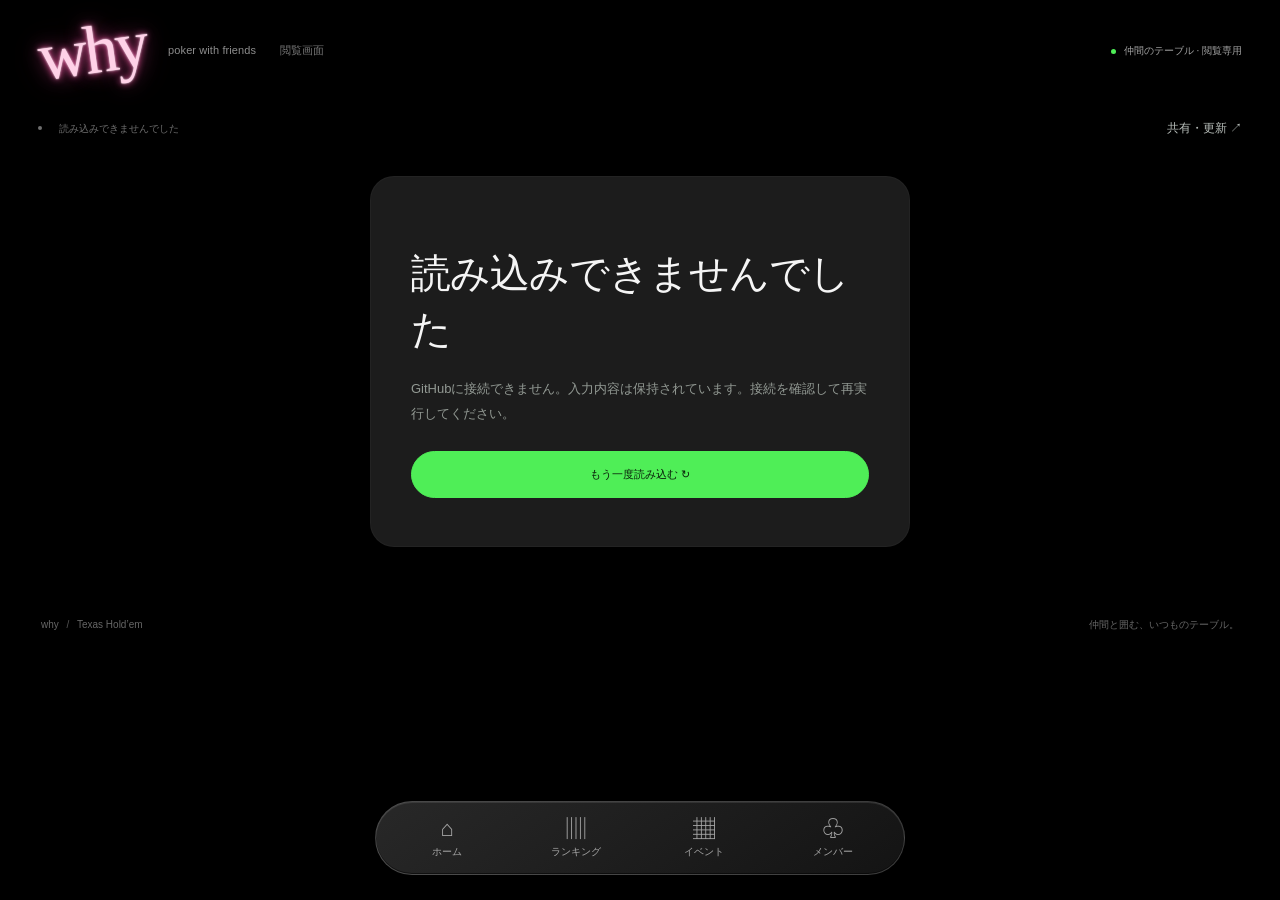
==== commit a1e7fe31: "Separate keyless viewer and organizer editor URLs using shared JSON records" ====
--- a/index.html
+++ b/index.html
@@ -1 +1 @@
-<!doctype html><html lang="ja"><head><meta charset="utf-8"><meta name="viewport" content="width=device-width,initial-scale=1,viewport-fit=cover"><meta name="referrer" content="no-referrer"><meta http-equiv="Content-Security-Policy" content="default-src 'self'; script-src 'self'; style-src 'self' 'unsafe-inline' https://fonts.googleapis.com; font-src https://fonts.gstatic.com; img-src 'self' data: blob:; connect-src https://api.github.com; object-src 'none'; base-uri 'none'; form-action 'none'"><meta name="theme-color" content="#000000"><title>why — poker circle</title><link rel="stylesheet" href="style.css"></head><body><aside class="sidebar"><a class="brand" href="#overview" aria-label="why ホーム"><span class="why-word">why</span></a><div class="club"><span class="club-icon">TH</span><div>THE HOME TABLE<small>Private poker circle</small></div><span class="live-dot"></span></div><p class="nav-label">YOUR CIRCLE</p><nav><button data-page="overview"><span>⌂</span><b>ホーム</b></button><button data-page="ranking"><span>▥</span><b>ランキング</b></button><button data-page="events"><span>▦</span><b>イベント</b></button><button data-page="members"><span>♧</span><b>メンバー</b></button><button data-page="admin"><span>＋</span><b>記録</b></button></nav><div class="sidebar-bottom"><div class="season-mini"><span class="live-dot"></span> SEASON IN PROGRESS<p id="miniSeason"></p></div><button class="admin-link" data-page="manage">⚙ <span>メンバー登録・編集</span> ↗</button><div class="sidebar-note">Good friends. Great hands.</div></div></aside><div class="app"><header><a class="mobile-brand" href="#overview" aria-label="why ホーム"><span class="why-word">why</span><span class="brand-caption">poker with friends</span></a><div class="breadcrumb"><b id="crumb"></b></div><div class="header-right"><span class="private-badge"><i class="live-dot"></i> 仲間内のテーブル</span><button class="avatar host-button" data-page="settings" aria-label="共有・接続設定">TH</button></div></header><main><div class="demo-note"><i class="live-dot"></i><span id="syncStatus">共有データは暗号化してGitHubに保存</span><button id="syncSettings" class="text-btn">共有・接続 ↗</button></div><div id="view"></div><footer><span>why <span class="muted">/</span> Texas Hold’em</span><span>仲間と囲む、いつものテーブル。</span></footer></main></div><dialog id="detail"><button class="close" aria-label="閉じる">×</button><div id="detailBody"></div></dialog><div id="toast" role="status" aria-live="polite"></div><script src="config.js"></script><script src="vault.js"></script><script src="connection.js"></script><script src="app.js"></script></body></html>
+<!doctype html><html lang="ja"><head><meta charset="utf-8"><meta name="viewport" content="width=device-width,initial-scale=1,viewport-fit=cover"><meta name="robots" content="noindex,nofollow"><meta name="referrer" content="no-referrer"><meta http-equiv="Content-Security-Policy" content="default-src 'self'; script-src 'self'; style-src 'self' 'unsafe-inline' https://fonts.googleapis.com; font-src https://fonts.gstatic.com; img-src 'self' data: blob:; connect-src https://api.github.com; object-src 'none'; base-uri 'none'; form-action 'none'"><meta name="theme-color" content="#000000"><title>why — poker circle</title><link rel="stylesheet" href="style.css?v=acca52481837"></head><body><aside class="sidebar"><a class="brand" href="#overview" aria-label="why ホーム"><span class="why-word">why</span></a><div class="club"><span class="club-icon">TH</span><div>THE HOME TABLE<small>Private poker circle</small></div><span class="live-dot"></span></div><p class="nav-label">YOUR CIRCLE</p><nav><button data-page="overview"><span>⌂</span><b>ホーム</b></button><button data-page="ranking"><span>▥</span><b>ランキング</b></button><button data-page="events"><span>▦</span><b>イベント</b></button><button data-page="members"><span>♧</span><b>メンバー</b></button><button data-page="admin"><span>＋</span><b>記録</b></button></nav><div class="sidebar-bottom"><div class="season-mini"><span class="live-dot"></span> SEASON IN PROGRESS<p id="miniSeason"></p></div><button class="admin-link" data-page="manage">⚙ <span>メンバー登録・編集</span> ↗</button><div class="sidebar-note">Good friends. Great hands.</div></div></aside><div class="app"><header><a class="mobile-brand" href="#overview" aria-label="why ホーム"><span class="why-word">why</span><span class="brand-caption">poker with friends</span></a><div class="breadcrumb"><b id="crumb"></b></div><div class="header-right"><span class="private-badge"><i class="live-dot"></i> 仲間内のテーブル</span><button class="avatar host-button" data-page="settings" aria-label="共有・接続設定">TH</button></div></header><main><div class="demo-note"><i class="live-dot"></i><span id="syncStatus">GitHubの共有データを読み込み中…</span><button id="syncSettings" class="text-btn">共有・更新 ↗</button></div><div id="view"></div><footer><span>why <span class="muted">/</span> Texas Hold’em</span><span>仲間と囲む、いつものテーブル。</span></footer></main></div><dialog id="detail"><button class="close" aria-label="閉じる">×</button><div id="detailBody"></div></dialog><div id="toast" role="status" aria-live="polite"></div><script src="config.js?v=b0c59f199009"></script><script src="vault.js?v=c5d9662c0a50"></script><script src="connection.js?v=1bdc922ac3b2"></script><script src="app.js?v=8dccaec31669"></script></body></html>
